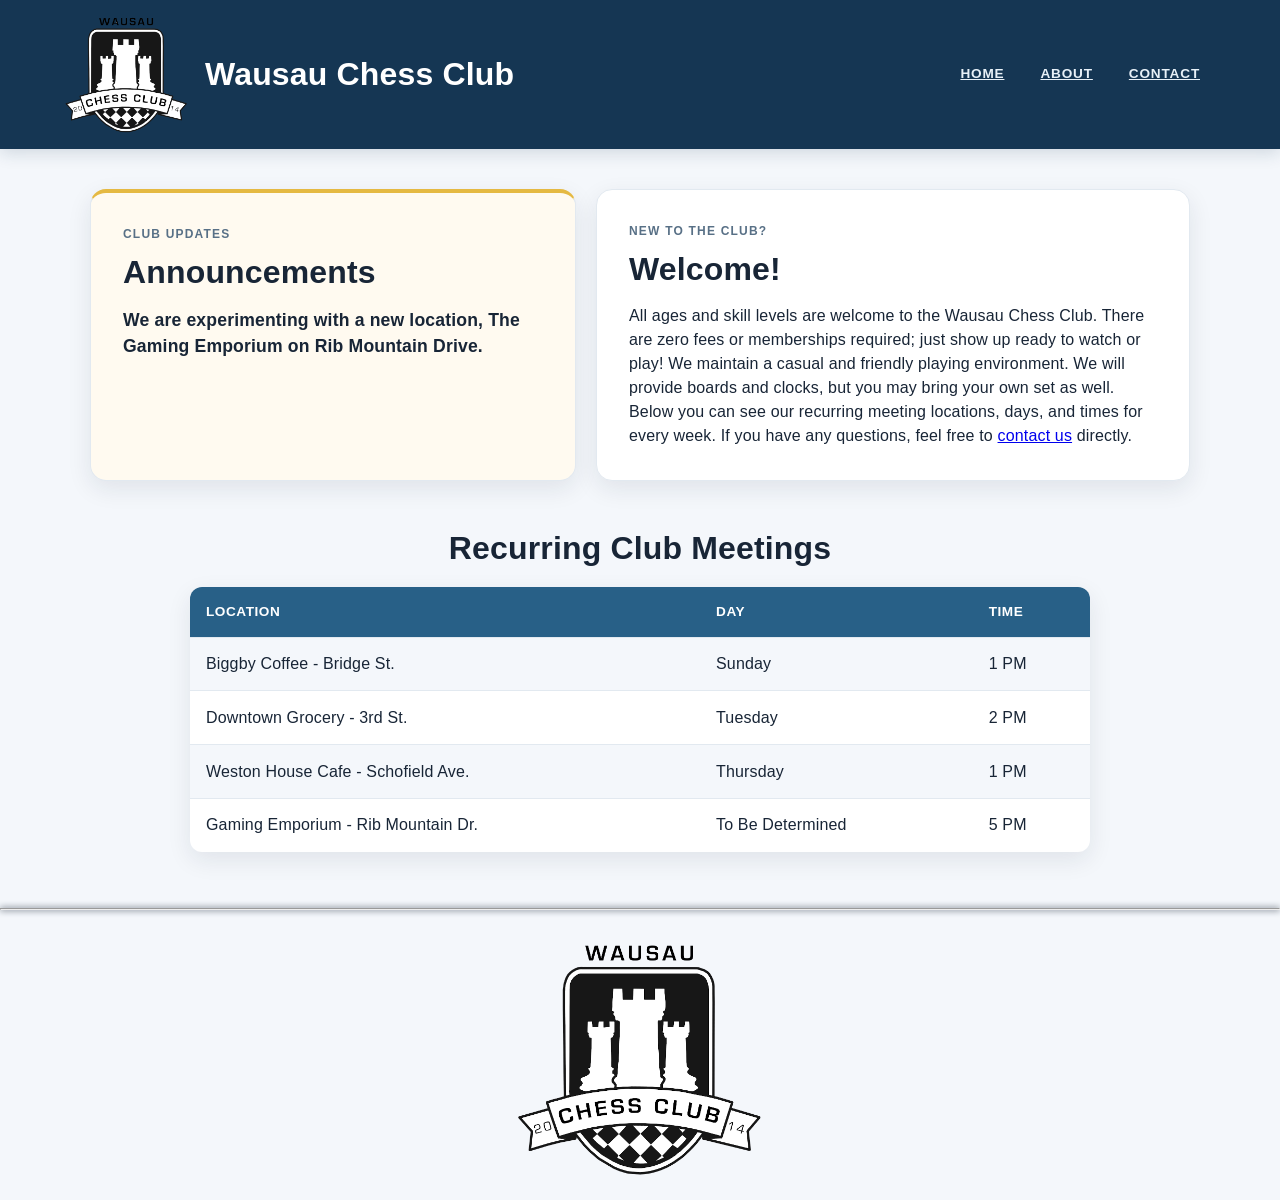
==== index.html @ da9ff894 "remove days for Gaming Emporium until offically set" ====
<!DOCTYPE html>
<html lang="en">
<head>
    <meta charset="UTF-8">
    <meta name="viewport" content="width=device-width, initial-scale=1.0">
    <link rel="stylesheet" href="style.css">
    <title>Wausau Chess Club</title>
</head>

<body>

    <header>
        <!-- Container for logo and h1 -->
        <div class="header-container">
            <img src="images/WCC.png" alt="The Wausau Chess Club logo" id="header-logo">
    
            <h1>Wausau Chess Club</h1>
        </div>
    
    
        <nav>
            <a href="index.html">HOME</a>
            <a href="about.html">ABOUT</a>
            <a href="contact.html">CONTACT</a>
        </nav>
    </header>

    <main>
        <section class="home-intro" aria-label="Welcome and club announcement">
            <article class="intro-card announcement-card">
                <p class="card-label">Club updates</p>
                <h2>Announcements</h2>
                <p id="announcements">We are experimenting with a new location, The Gaming Emporium on Rib Mountain Drive.</p>
            </article>

            <article class="intro-card welcome-card">
                <p class="card-label">New to the club?</p>
                <h2>Welcome!</h2>
                <p>
                    All ages and skill levels are welcome to the Wausau Chess Club. There are zero fees or memberships required; just
                    show up ready to watch or play! We maintain a casual and friendly playing environment.
                    We will provide boards and clocks, but you may bring your own set as well.
                    Below you can see our recurring meeting locations, days, and times for every week.
                    If you have any questions, feel free to <a href="contact.html">contact us</a> directly.
                </p>
            </article>
        </section>

        <section class="meetings-section">
            <h2>Recurring Club Meetings</h2>
            
            <table>
                <!-- Table headers -->
                <tr>
                    <th>
                        Location
                    </th>
                    <th>
                        Day
                    </th>
                    <th>
                        Time
                    </th>
                </tr>
            
                <!-- Table Data -->
                <tr>
                    <td>Biggby Coffee - Bridge St.</td>
                    <td>Sunday</td>
                    <td>1 PM</td>
                </tr>
            
                <tr>
                    <td>Downtown Grocery - 3rd St.</td>
                    <td>Tuesday</td>
                    <td>2 PM</td>
                </tr>
            
                <tr>
                    <td>Weston House Cafe - Schofield Ave.</td>
                    <td>Thursday</td>
                    <td>1 PM</td>
                </tr>

                <tr>
                    <td>Gaming Emporium - Rib Mountain Dr.</td>
                    <td>To Be Determined</td>
                    <td>5 PM</td>
                </tr>

            </table>
                </section>
            </main>

    <hr>

    <img src="images/WCC.png" alt="The Wausau Chess Club logo" id="logo">

</body>

</html>
---- style.css ----
/* 
Universal CSS file for all pages of the website. 
Useage:  <link rel="stylesheet" href="style.css">  inside the  <head>  tag of the HTML file to connect this CSS to that individual page.
*/


/* Selects the root HTML tags */
:root {
    color-scheme: light;
    font-family: "Trebuchet MS", Arial, sans-serif;
    color: #182536;
    background: #f4f7fb;
}

/* Universal Selecter */
* {
    box-sizing: border-box;
}


/* All content inside the body tags  */
body {
    min-width: 320px;
    margin: 0;
    background: #f4f7fb;
    line-height: 1.5;
    letter-spacing: 0.01em;
}

hr {
    box-shadow: 0px 0px 6px #182536;
}


/* All content inside the heading tags */
h1,h2,h3 {
    line-height: 1.2;
}

h2 {
    margin: 2.5rem 1rem 1.25rem;
    color: #182536;
    text-align: center;
    font-size: clamp(1.5rem, 3vw, 2rem);
}

h3 {
    text-align: center;
}


/* All content inside the paragraph tags */
p {
    padding: 1rem;
    text-align: center;
    margin: 0 auto;
    max-width: 120ch;
}

/* All content inside the main tags */
main {
    display: flow-root;
}

/* Section wrap for Announcements and Welcome Info */
.home-intro {
    display: grid;
    grid-template-columns: minmax(0, 0.9fr) minmax(0, 1.1fr);
    gap: 1.25rem;
    width: min(1100px, calc(100% - 2rem));
    margin: 2.5rem auto 3rem;
}

/* Article wrap for both intro cards */
.intro-card {
    padding: clamp(1.25rem, 3vw, 2rem);
    border: 1px solid #e2e9f0;
    border-radius: 16px;
    background: #fff;
    box-shadow: 0 8px 24px rgb(24 37 54 / 9%);
}

.announcement-card {
    border-top: 4px solid #e5b942;
    background: #fffaf0;
}

/* Small label text for intro cards */
.intro-card .card-label {
    margin: 0 0 0.6rem;
    padding: 0;
    color: #587086;
    font-size: 0.75rem;
    font-weight: 700;
    letter-spacing: 0.1em;
    text-align: left;
    text-transform: uppercase;
}

.intro-card h2 {
    margin: 0 0 1rem;
    text-align: left;
}

.intro-card p:not(.card-label) {
    max-width: none;
    padding: 0;
    text-align: left;
}

/* Annoucements paragraph */
#announcements {
    font-size: 1.1rem;
    font-weight: 600;
}

.meetings-section h2 {
    margin-top: 0;
}


/* links for contact methods */
.contact-links {
    display: block;
    text-align: center;
}

/* All content inside of the <header> */
header {
    display: flex;
    justify-content: space-between;
    align-items: center;
    gap: 1.5rem;
    padding: 0.75rem clamp(1rem, 5vw, 4rem);
    color: #fff;
    background: #153653;
    box-shadow: 0 4px 16px rgb(21 54 83 / 16%);
}

/* div header-container inside of the header */
.header-container {
    display: flex;
    align-items: center;
    min-width: 0;
    gap: 1rem;
}

/* h1 inside the .header-container */
.header-container h1 {
    margin: 0;
    font-size: clamp(1.25rem, 2.5vw, 2rem);
    font-weight: 700;
}

/* The Chess Club logo image that is inside the header */
#header-logo {
    display: block;
    width: 125px;
    max-width: 100%;
    height: auto;
    flex: 0 0 auto;
}

/* The Chess Club logo image that is on the page itself */
#logo {
    display: block;
    margin-left: auto;
    margin-right: auto;
    padding-top: 1rem;
    padding-bottom: 1rem;
    width: 250px;
    max-width: 100%;
    height: auto;
}


/* Navigation bar */
nav {
    display: flex;
    flex-wrap: wrap;
    justify-content: center;
    gap: 0.25rem;
}

nav a {
    padding: 0.7rem 1rem;
    border-radius: 999px;
    color: #e8f1f8;
    font-size: 0.85rem;
    font-weight: 700;
    letter-spacing: 0.06em;
    transition: color 160ms ease, background-color 160ms ease;
}

/* Mouse hover effect on navigation bar */
nav a:hover,
nav a:focus-visible {
    color: #153653;
    background: #fff;
}

nav a:focus-visible {
    outline: 3px solid #f4c95d;
    outline-offset: 3px;
}


/* Entire Information Table */
table {
    width: min(90%, 900px);
    margin: 0 auto 3rem;
    overflow: hidden;
    border-collapse: collapse;
    border-radius: 12px;
    background: #fff;
    box-shadow: 0 8px 24px rgb(24 37 54 / 9%);
}

/* Table Headings and Table Data */
th,
td {
    padding: 0.9rem 1rem;
    border-bottom: 1px solid #e2e9f0;
    text-align: left;
}

/* Table Headings */
th {
    color: #fff;
    background: #286087;
    font-size: 0.85rem;
    letter-spacing: 0.04em;
    text-transform: uppercase;
}

tbody tr:last-child td {
    border-bottom: 0;
}

tbody tr:nth-child(even) {
    background: #f4f7fb;
}

/* Contact Page */
.contact-page {
    padding: 0 1rem 2rem;
}

.contact-intro {
    margin: 2rem auto 1.5rem;
    text-align: center;
}

.contact-intro h2 {
    margin-top: 0;
}

.contact-intro p {
    padding: 0 1rem 0.75rem;
}

.contact-links {
    display: inline-block;
    color: #286087;
    font-weight: 700;
}

/* Contact Form */
#contact-form {
    display: grid;
    gap: 0.7rem;
    width: min(100%, 680px);
    margin: 0 auto;
    padding: clamp(1.25rem, 4vw, 2rem);
    border: 1px solid #e2e9f0;
    border-radius: 16px;
    background: #fff;
    box-shadow: 0 8px 24px rgb(24 37 54 / 9%);
}

#contact-form h2 {
    margin: 0 0 0.5rem;
}

#contact-form label {
    margin-top: 0.35rem;
    color: #182536;
    font-weight: 700;
}

#contact-form input,
#contact-form textarea {
    width: 100%;
    padding: 0.75rem 0.85rem;
    border: 1px solid #aebdca;
    border-radius: 8px;
    color: #182536;
    background: #fbfcfe;
    font: inherit;
}

#contact-form textarea {
    min-height: 10rem;
    resize: vertical;
}

#contact-form input:focus-visible,
#contact-form textarea:focus-visible {
    border-color: #286087;
    outline: 3px solid rgb(40 96 135 / 22%);
    outline-offset: 1px;
}

#contact-form .form-buttons {
    display: flex;
    justify-content: flex-start;
    margin-top: 0.5rem;
}

#contact-form button[type="submit"] {
    padding: 0.75rem 1.25rem;
    border: 0;
    border-radius: 999px;
    color: #fff;
    background: #153653;
    font: inherit;
    font-weight: 700;
    cursor: pointer;
    transition: background-color 160ms ease, opacity 160ms ease;
}

#contact-form button[type="submit"]:hover {
    background: #286087;
}

#contact-form button[type="submit"]:focus-visible {
    outline: 3px solid #e5b942;
    outline-offset: 3px;
}

#contact-form button[type="submit"]:disabled {
    cursor: wait;
    opacity: 0.7;
}

#contact-form-status {
    width: min(100%, 680px);
    min-height: 1.5rem;
    padding: 0;
    text-align: left;
}


/* 
This will override the CSS properties for devices with smaller screens or view ports, i.e. Mobile phones or tablets.
This MUST be kept at the very bottom of the CSS file to maintain precedence over any properties above.
*/
@media (max-width: 700px) {
    .home-intro {
        grid-template-columns: 1fr;
        margin-top: 1.5rem;
        margin-bottom: 2.5rem;
    }

    header {
        flex-direction: column;
        gap: 0.5rem;
        padding: 0.75rem 1rem 1rem;
    }

    .header-container {
        gap: 0.75rem;
    }

    #header-logo {
        width: clamp(64px, 18vw, 88px);
    }

    .header-container h1 {
        font-size: clamp(1.2rem, 5.5vw, 1.75rem);
    }

    nav {
        width: 100%;
    }

    nav a {
        padding: 0.55rem 0.8rem;
    }

    table {
        width: calc(100% - 2rem);
    }

    th,
    td {
        padding: 0.75rem 0.65rem;
        border-bottom-color: #d5dee8;
        overflow-wrap: anywhere;
    }

    th:not(:last-child),
    td:not(:last-child) {
        border-right: 1px solid #d5dee8;
    }

    /* Prevents strange looking word/letter wrap on smaller screen devices */
    th:nth-child(3),
    td:nth-child(3) {
        white-space: nowrap;
        overflow-wrap: normal;
    }

    /* Prevents strange looking word/letter wrap on smaller screen devices */
    th:nth-child(2),
    td:nth-child(2) {
        white-space: nowrap;
        overflow-wrap: normal;
    }
}
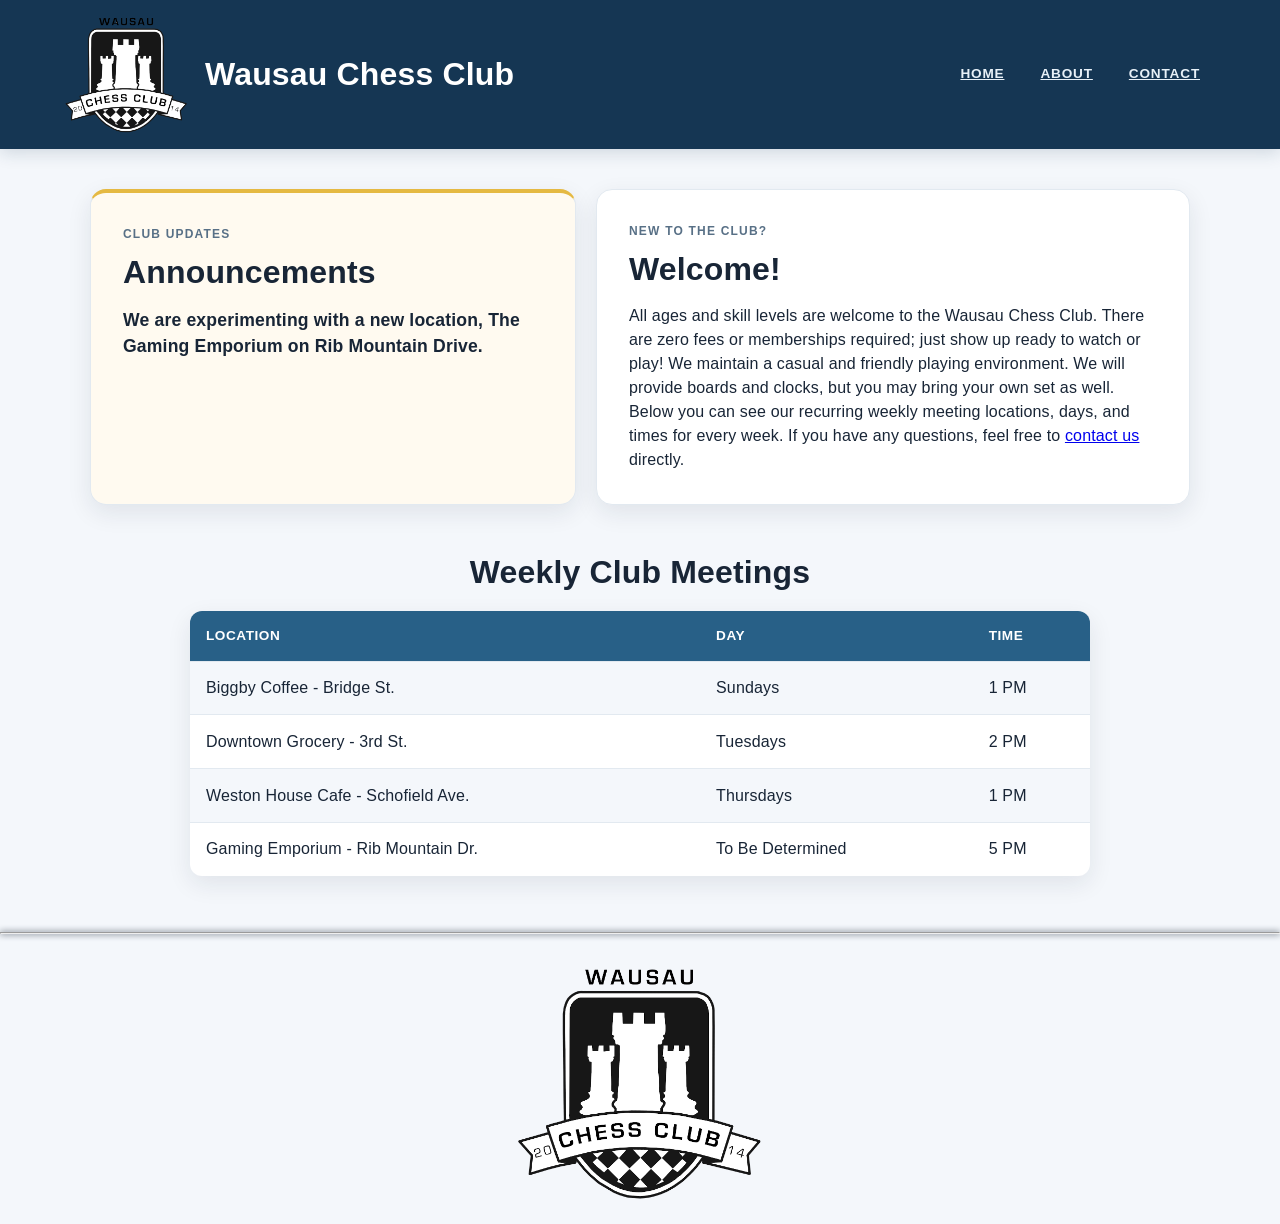
==== commit 3a8b935d: "revise meetings-section for clairity e.g. 'weekly, sundays instead of sunday'" ====
--- a/index.html
+++ b/index.html
@@ -4,6 +4,7 @@
     <meta charset="UTF-8">
     <meta name="viewport" content="width=device-width, initial-scale=1.0">
     <link rel="stylesheet" href="style.css">
+    <link rel="icon" type="image/png" href="images/WCCicon.png">
     <title>Wausau Chess Club</title>
 </head>
 
@@ -40,14 +41,14 @@
                     All ages and skill levels are welcome to the Wausau Chess Club. There are zero fees or memberships required; just
                     show up ready to watch or play! We maintain a casual and friendly playing environment.
                     We will provide boards and clocks, but you may bring your own set as well.
-                    Below you can see our recurring meeting locations, days, and times for every week.
+                    Below you can see our recurring weekly meeting locations, days, and times for every week.
                     If you have any questions, feel free to <a href="contact.html">contact us</a> directly.
                 </p>
             </article>
         </section>
 
         <section class="meetings-section">
-            <h2>Recurring Club Meetings</h2>
+            <h2>Weekly Club Meetings</h2>
             
             <table>
                 <!-- Table headers -->
@@ -66,19 +67,19 @@
                 <!-- Table Data -->
                 <tr>
                     <td>Biggby Coffee - Bridge St.</td>
-                    <td>Sunday</td>
+                    <td>Sundays</td>
                     <td>1 PM</td>
                 </tr>
             
                 <tr>
                     <td>Downtown Grocery - 3rd St.</td>
-                    <td>Tuesday</td>
+                    <td>Tuesdays</td>
                     <td>2 PM</td>
                 </tr>
             
                 <tr>
                     <td>Weston House Cafe - Schofield Ave.</td>
-                    <td>Thursday</td>
+                    <td>Thursdays</td>
                     <td>1 PM</td>
                 </tr>
 
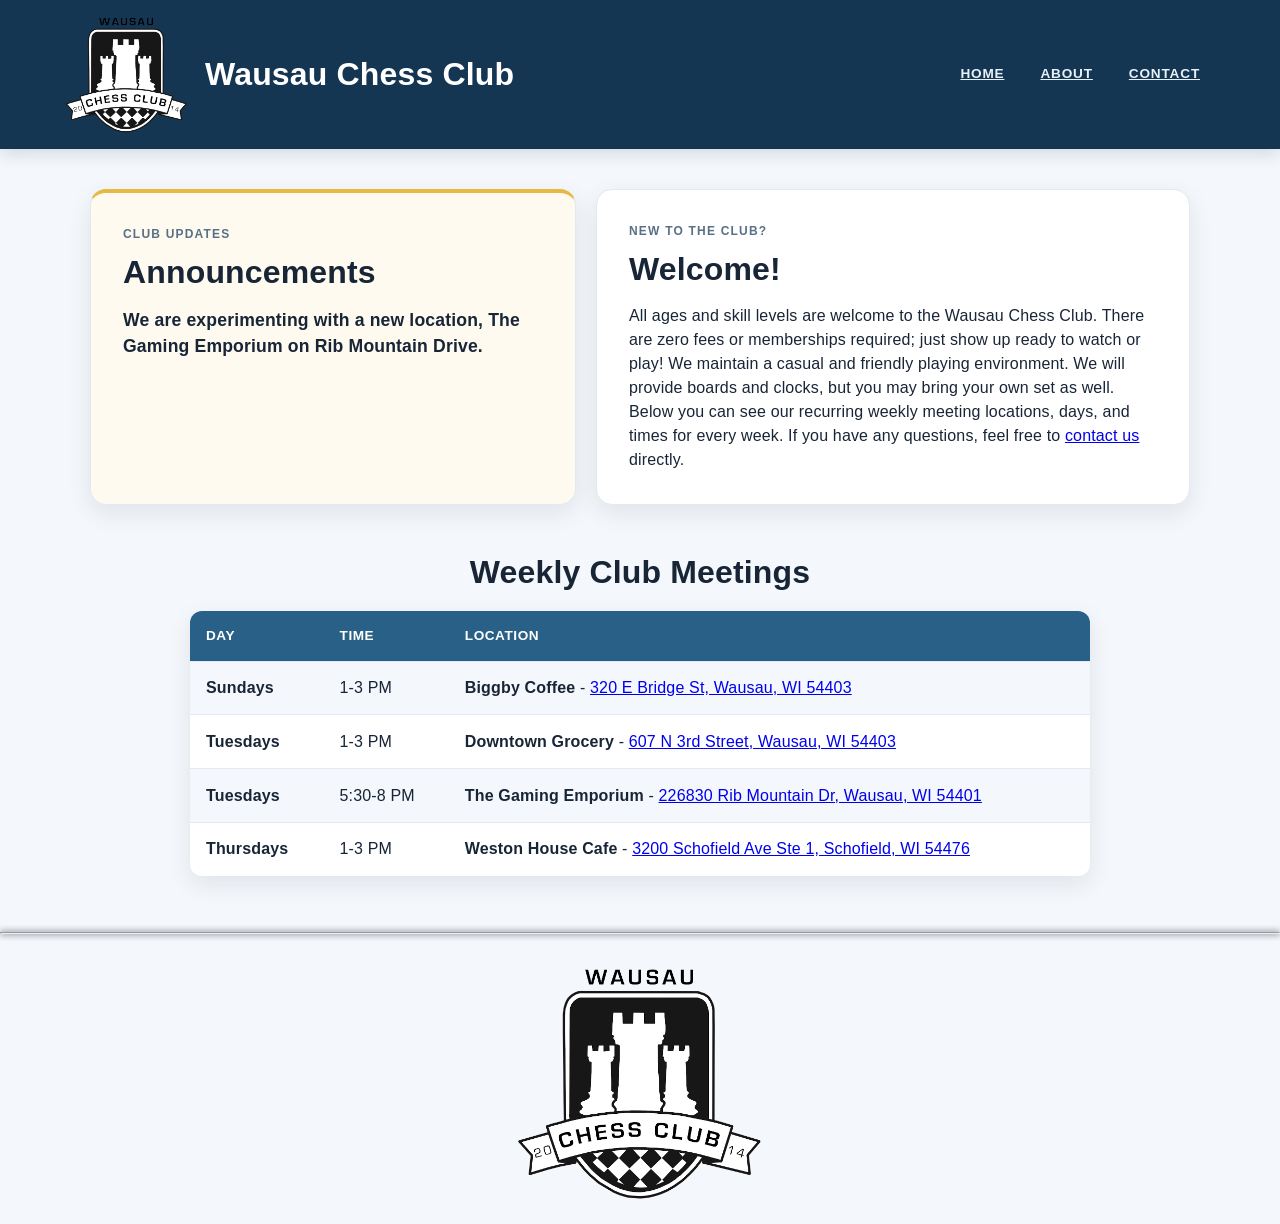
==== commit df7c9e83: "reformat meeting time table, add maps links, and bolden text. IN PROGRESS OF CSS RESPONSIVE FIX" ====
--- a/index.html
+++ b/index.html
@@ -54,39 +54,39 @@
                 <!-- Table headers -->
                 <tr>
                     <th>
-                        Location
-                    </th>
-                    <th>
                         Day
                     </th>
                     <th>
                         Time
                     </th>
+                    <th>
+                        Location
+                    </th>
                 </tr>
             
                 <!-- Table Data -->
                 <tr>
-                    <td>Biggby Coffee - Bridge St.</td>
-                    <td>Sundays</td>
-                    <td>1 PM</td>
+                    <td><b>Sundays</b></td>
+                    <td>1-3 PM</td>
+                    <td><b>Biggby Coffee</b> - <a href="https://maps.app.goo.gl/LqsrcSpohixWACNL7" target="_blank">320 E Bridge St, Wausau, WI 54403</a></td>
                 </tr>
             
                 <tr>
-                    <td>Downtown Grocery - 3rd St.</td>
-                    <td>Tuesdays</td>
-                    <td>2 PM</td>
+                    <td><b>Tuesdays</b></td>
+                    <td>1-3 PM</td>
+                    <td><b>Downtown Grocery</b> - <a href="https://maps.app.goo.gl/6ULbmHPXjRinFy5m8" target="_blank">607 N 3rd Street, Wausau, WI 54403</a></td>
+                </tr>
+                
+                <tr>
+                    <td><b>Tuesdays</b></td>
+                    <td>5:30-8 PM</td>
+                    <td><b>The Gaming Emporium</b> - <a href="https://maps.app.goo.gl/wge964SLfFESy99DA" target="_blank">226830 Rib Mountain Dr, Wausau, WI 54401</a></td>
                 </tr>
             
                 <tr>
-                    <td>Weston House Cafe - Schofield Ave.</td>
-                    <td>Thursdays</td>
-                    <td>1 PM</td>
-                </tr>
-
-                <tr>
-                    <td>Gaming Emporium - Rib Mountain Dr.</td>
-                    <td>To Be Determined</td>
-                    <td>5 PM</td>
+                    <td><b>Thursdays</b></td>
+                    <td>1-3 PM</td>
+                    <td><b>Weston House Cafe</b> - <a href="https://maps.app.goo.gl/PtLaMfuT5vZyH73m8" target="_blank">3200 Schofield Ave Ste 1, Schofield, WI 54476</a></td>
                 </tr>
 
             </table>
--- a/style.css
+++ b/style.css
@@ -403,18 +403,4 @@
     td:not(:last-child) {
         border-right: 1px solid #d5dee8;
     }
-
-    /* Prevents strange looking word/letter wrap on smaller screen devices */
-    th:nth-child(3),
-    td:nth-child(3) {
-        white-space: nowrap;
-        overflow-wrap: normal;
-    }
-
-    /* Prevents strange looking word/letter wrap on smaller screen devices */
-    th:nth-child(2),
-    td:nth-child(2) {
-        white-space: nowrap;
-        overflow-wrap: normal;
-    }
 }
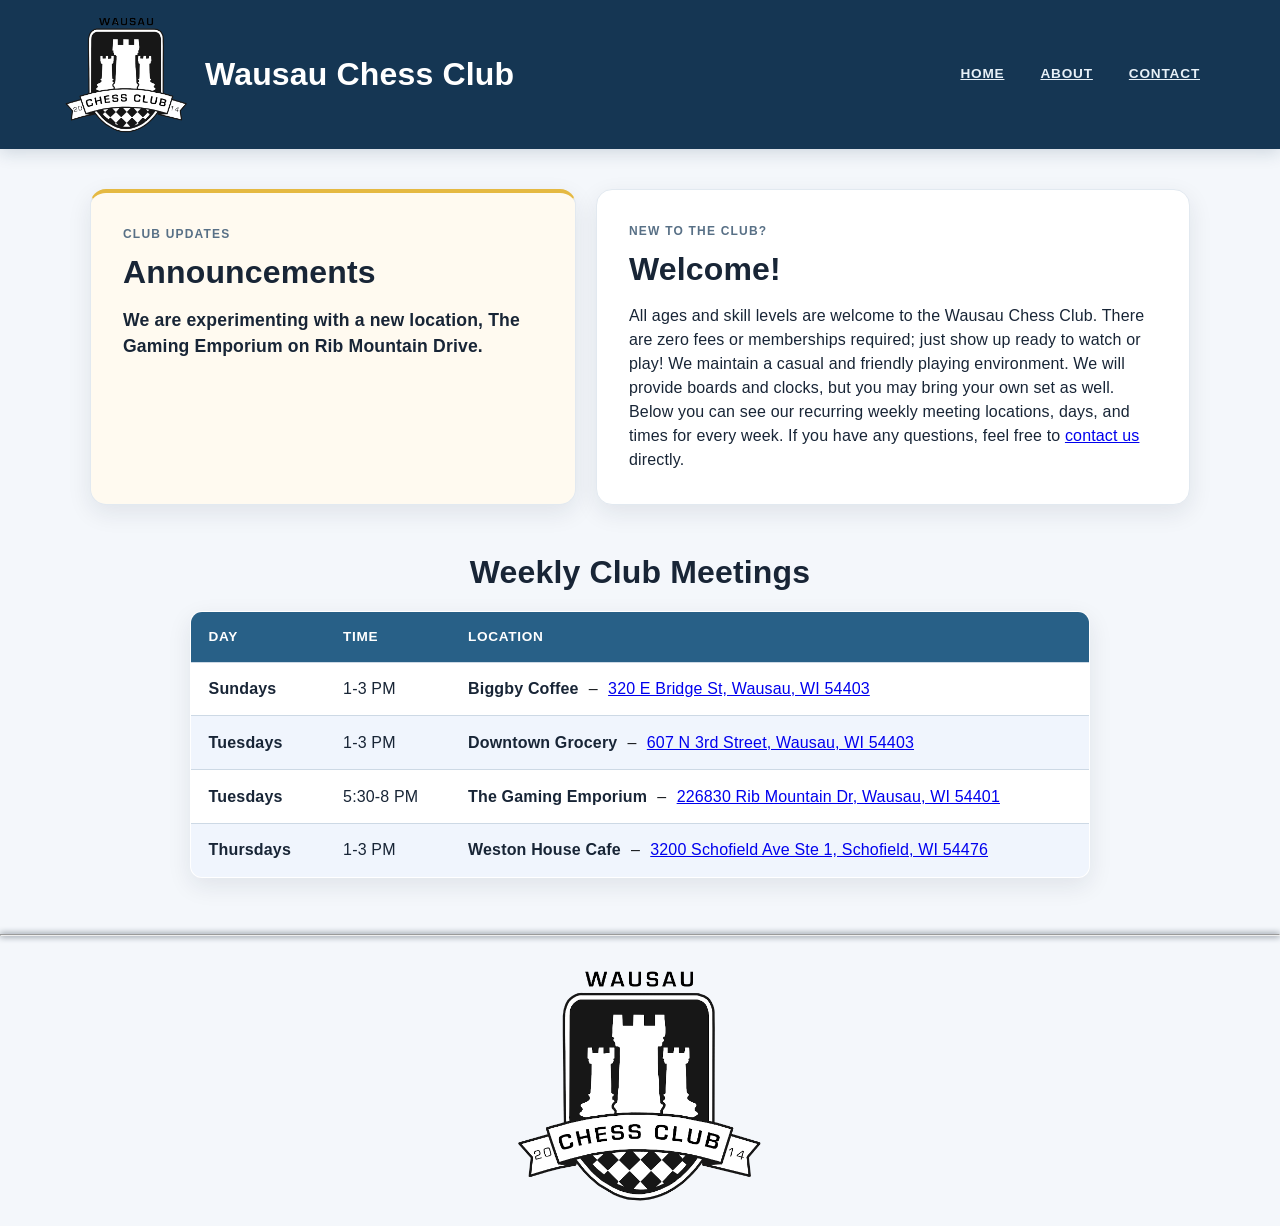
==== commit 0c0cc56e: "assign classes to club schedule table, implement new display method for schedule table on devices un" ====
--- a/index.html
+++ b/index.html
@@ -50,47 +50,60 @@
         <section class="meetings-section">
             <h2>Weekly Club Meetings</h2>
             
-            <table>
+            <table class="meetings-table">
                 <!-- Table headers -->
-                <tr>
-                    <th>
-                        Day
-                    </th>
-                    <th>
-                        Time
-                    </th>
-                    <th>
-                        Location
-                    </th>
-                </tr>
+                <thead>
+                    <tr>
+                        <th scope="col" class="meeting-day">Day</th>
+                        <th scope="col" class="meeting-time">Time</th>
+                        <th scope="col" class="meeting-location">Location</th>
+                    </tr>
+                </thead>
             
                 <!-- Table Data -->
-                <tr>
-                    <td><b>Sundays</b></td>
-                    <td>1-3 PM</td>
-                    <td><b>Biggby Coffee</b> - <a href="https://maps.app.goo.gl/LqsrcSpohixWACNL7" target="_blank">320 E Bridge St, Wausau, WI 54403</a></td>
-                </tr>
-            
-                <tr>
-                    <td><b>Tuesdays</b></td>
-                    <td>1-3 PM</td>
-                    <td><b>Downtown Grocery</b> - <a href="https://maps.app.goo.gl/6ULbmHPXjRinFy5m8" target="_blank">607 N 3rd Street, Wausau, WI 54403</a></td>
-                </tr>
+                <tbody>
+                    <tr>
+                        <td class="meeting-day"><b>Sundays</b></td>
+                        <td class="meeting-time">1-3 PM</td>
+                        <td class="meeting-location">
+                            <span class="venue-name">Biggby Coffee</span>
+                            <span class="venue-separator" aria-hidden="true">&ndash;</span>
+                            <a class="venue-address" href="https://maps.app.goo.gl/LqsrcSpohixWACNL7" target="_blank" rel="noopener noreferrer">320 E Bridge St, Wausau, WI 54403</a>
+                        </td>
+                    </tr>
                 
-                <tr>
-                    <td><b>Tuesdays</b></td>
-                    <td>5:30-8 PM</td>
-                    <td><b>The Gaming Emporium</b> - <a href="https://maps.app.goo.gl/wge964SLfFESy99DA" target="_blank">226830 Rib Mountain Dr, Wausau, WI 54401</a></td>
-                </tr>
-            
-                <tr>
-                    <td><b>Thursdays</b></td>
-                    <td>1-3 PM</td>
-                    <td><b>Weston House Cafe</b> - <a href="https://maps.app.goo.gl/PtLaMfuT5vZyH73m8" target="_blank">3200 Schofield Ave Ste 1, Schofield, WI 54476</a></td>
-                </tr>
-
+                    <tr>
+                        <td class="meeting-day"><b>Tuesdays</b></td>
+                        <td class="meeting-time">1-3 PM</td>
+                        <td class="meeting-location">
+                            <span class="venue-name">Downtown Grocery</span>
+                            <span class="venue-separator" aria-hidden="true">&ndash;</span>
+                            <a class="venue-address" href="https://maps.app.goo.gl/6ULbmHPXjRinFy5m8" target="_blank" rel="noopener noreferrer">607 N 3rd Street, Wausau, WI 54403</a>
+                        </td>
+                    </tr>
+                    
+                    <tr>
+                        <td class="meeting-day"><b>Tuesdays</b></td>
+                        <td class="meeting-time">5:30-8 PM</td>
+                        <td class="meeting-location">
+                            <span class="venue-name">The Gaming Emporium</span>
+                            <span class="venue-separator" aria-hidden="true">&ndash;</span>
+                            <a class="venue-address" href="https://maps.app.goo.gl/wge964SLfFESy99DA" target="_blank" rel="noopener noreferrer">226830 Rib Mountain Dr, Wausau, WI 54401</a>
+                        </td>
+                    </tr>
+                
+                    <tr>
+                        <td class="meeting-day"><b>Thursdays</b></td>
+                        <td class="meeting-time">1-3 PM</td>
+                        <td class="meeting-location">
+                            <span class="venue-name">Weston House Cafe</span>
+                            <span class="venue-separator" aria-hidden="true">&ndash;</span>
+                            <a class="venue-address" href="https://maps.app.goo.gl/PtLaMfuT5vZyH73m8" target="_blank" rel="noopener noreferrer">3200 Schofield Ave Ste 1, Schofield, WI 54476</a>
+                        </td>
+                    </tr>
+                </tbody>
             </table>
-                </section>
+        </section>
             </main>
 
     <hr>
--- a/style.css
+++ b/style.css
@@ -214,14 +214,16 @@
     border-radius: 12px;
     background: #fff;
     box-shadow: 0 8px 24px rgb(24 37 54 / 9%);
+    border: 1px solid #e2e9f0;
 }
 
 /* Table Headings and Table Data */
 th,
 td {
-    padding: 0.9rem 1rem;
-    border-bottom: 1px solid #e2e9f0;
+    padding: 0.9rem 1.1rem;
+    border-bottom: 1px solid #cdd9e5;
     text-align: left;
+    vertical-align: middle;
 }
 
 /* Table Headings */
@@ -229,7 +231,8 @@
     color: #fff;
     background: #286087;
     font-size: 0.85rem;
-    letter-spacing: 0.04em;
+    font-weight: 700;
+    letter-spacing: 0.05em;
     text-transform: uppercase;
 }
 
@@ -238,7 +241,56 @@
 }
 
 tbody tr:nth-child(even) {
-    background: #f4f7fb;
+    background: #f0f5fd;
+}
+
+tbody tr {
+    transition: background-color 150ms ease;
+}
+
+/* Column sizing for desktop table */
+.meetings-table .meeting-day,
+th:nth-child(1),
+td:nth-child(1) {
+    width: 135px;
+    white-space: nowrap;
+    font-weight: 700;
+}
+
+.meetings-table .meeting-time,
+th:nth-child(2),
+td:nth-child(2) {
+    width: 125px;
+    white-space: nowrap;
+}
+
+.meetings-table .meeting-location,
+th:nth-child(3),
+td:nth-child(3) {
+    width: auto;
+}
+
+/* Location venue and address links */
+.venue-name {
+    font-weight: 700;
+    color: #182536;
+}
+
+.venue-separator {
+    color: #181b1e;
+    margin: 0 0.35rem;
+}
+j
+.venue-address {
+    color: #286087;
+    text-decoration: underline;
+    text-underline-offset: 2px;
+    transition: color 150ms ease;
+}
+
+.venue-address:hover,
+.venue-address:focus-visible {
+    color: #153653;
 }
 
 /* Contact Page */
@@ -388,19 +440,111 @@
         padding: 0.55rem 0.8rem;
     }
 
+    /* Responsive meeting schedule table converted to clean cards on mobile */
     table {
+        display: block;
         width: calc(100% - 2rem);
-    }
-
-    th,
-    td {
-        padding: 0.75rem 0.65rem;
-        border-bottom-color: #d5dee8;
-        overflow-wrap: anywhere;
-    }
-
-    th:not(:last-child),
-    td:not(:last-child) {
-        border-right: 1px solid #d5dee8;
+        max-width: 520px;
+        margin: 0 auto 3rem;
+        border-radius: 16px;
+        border: 1px solid #e2e9f0;
+    }
+
+    table thead {
+        display: none;
+    }
+
+    table tbody {
+        display: block;
+    }
+
+    table tr {
+        display: grid;
+        grid-template-columns: 1fr auto;
+        grid-template-areas:
+            "day time"
+            "location location";
+        row-gap: 0.45rem;
+        column-gap: 0.75rem;
+        align-items: center;
+        padding: 1.1rem 1.15rem;
+        border-bottom: 1px solid #e2e9f0;
+    }
+
+    table tbody tr:last-child {
+        border-bottom: none;
+    }
+
+    table th,
+    table td {
+        display: block;
+        padding: 0;
+        border: none;
+        border-bottom: none;
+        background: transparent;
+        overflow-wrap: normal;
+    }
+
+    table th:not(:last-child),
+    table td:not(:last-child) {
+        border-right: none;
+    }
+
+    .meetings-table .meeting-day,
+    table td:nth-child(1) {
+        grid-area: day;
+        width: auto;
+        font-size: 1.05rem;
+        font-weight: 700;
+        color: #153653;
+        white-space: nowrap;
+    }
+
+    .meetings-table .meeting-time,
+    table td:nth-child(2) {
+        grid-area: time;
+        justify-self: end;
+        width: auto;
+        font-size: 1rem;
+        font-weight: 700;
+        letter-spacing: 0.05em;
+        color: #184464;
+        background: #e0ebf6;
+        padding: 0.25rem 0.65rem;
+        border-radius: 999px;
+        border: 1px solid #d5e2ed;
+        white-space: nowrap;
+    }
+
+    .meetings-table .meeting-location,
+    table td:nth-child(3) {
+        grid-area: location;
+        width: auto;
+        font-size: 0.95rem;
+        line-height: 1.45;
+        padding-top: 0.15rem;
+    }
+
+    .venue-name {
+        display: block;
+        font-size: 1rem;
+        font-weight: 700;
+        color: #182536;
+        margin-bottom: 0.2rem;
+    }
+
+    .venue-separator {
+        display: none;
+    }
+
+    .venue-address {
+        display: inline-block;
+        font-size: 0.88rem;
+        color: #286087;
+        line-height: 1.45;
+        text-decoration: underline;
+        text-underline-offset: 2px;
+        word-break: normal;
+        overflow-wrap: break-word;
     }
 }
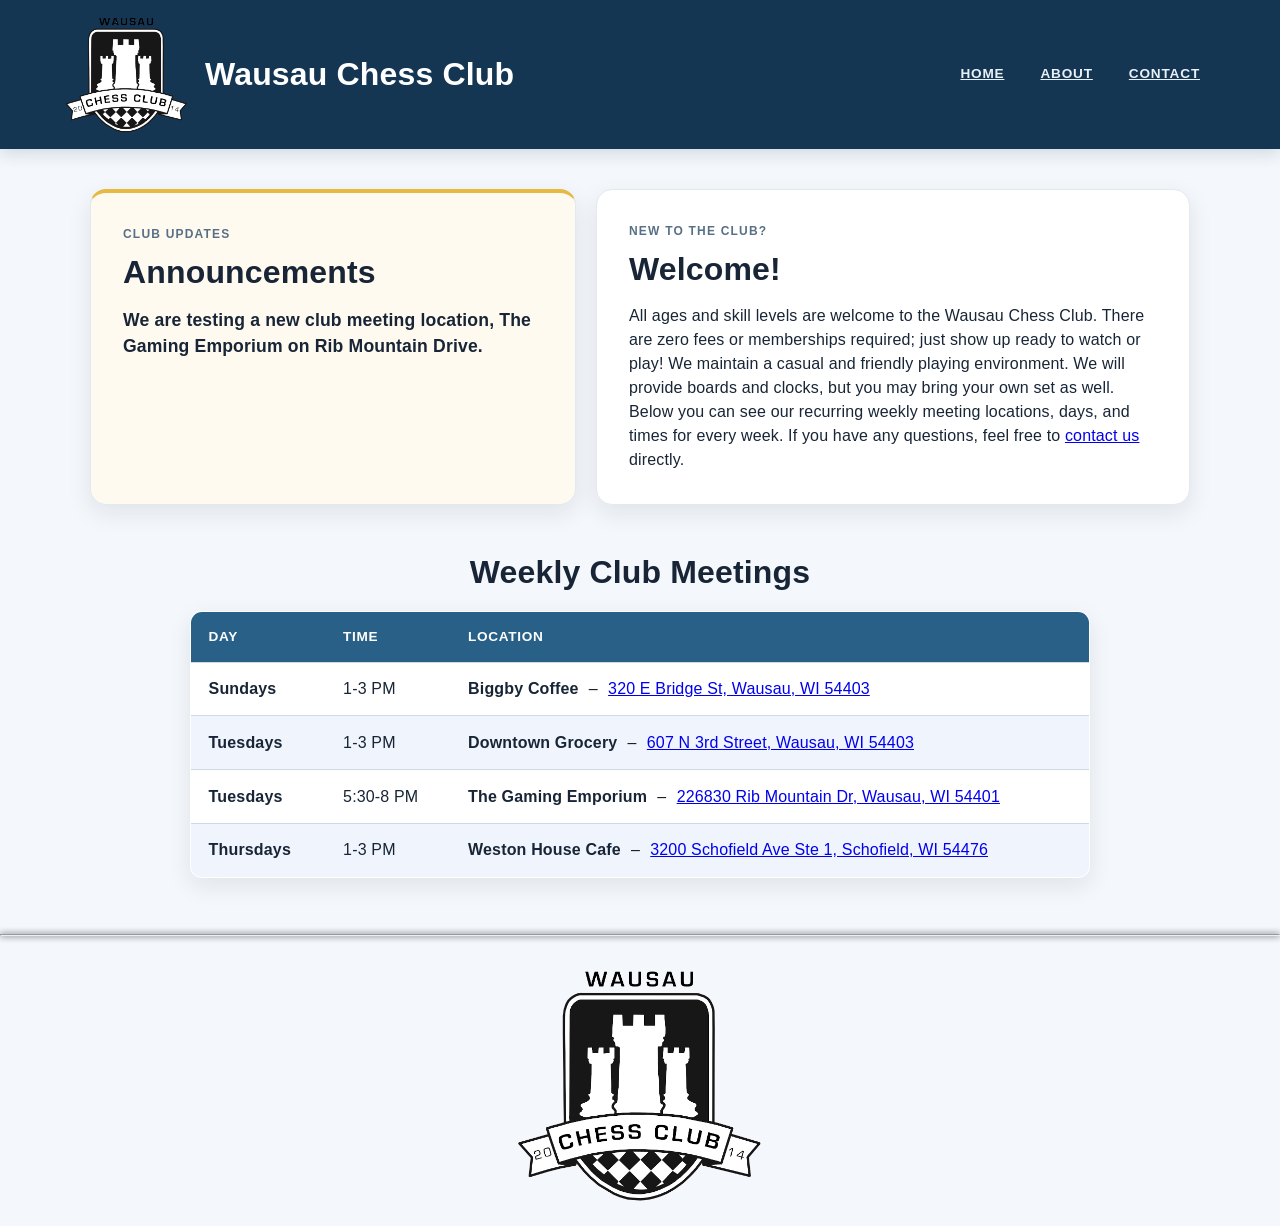
==== commit 158f91f4: "modify wording for annoucements, remove https:// from about.html text" ====
--- a/index.html
+++ b/index.html
@@ -31,7 +31,7 @@
             <article class="intro-card announcement-card">
                 <p class="card-label">Club updates</p>
                 <h2>Announcements</h2>
-                <p id="announcements">We are experimenting with a new location, The Gaming Emporium on Rib Mountain Drive.</p>
+                <p id="announcements">We are testing a new club meeting location, The Gaming Emporium on Rib Mountain Drive.</p>
             </article>
 
             <article class="intro-card welcome-card">
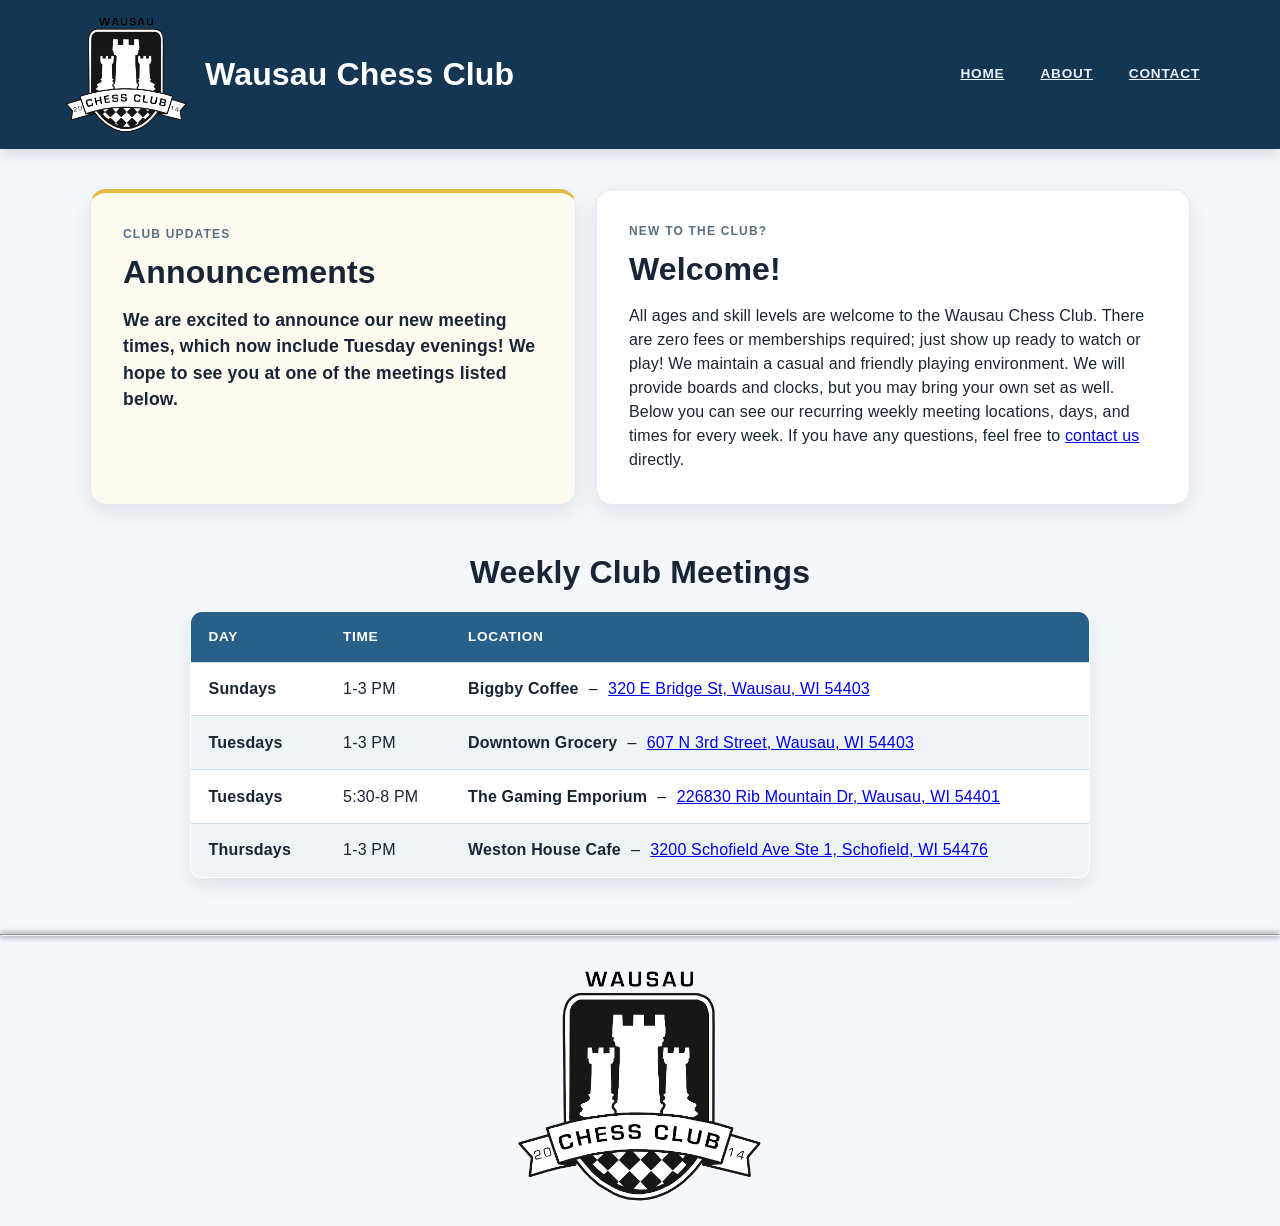
==== commit 4d7414b2: "Update announcements" ====
--- a/index.html
+++ b/index.html
@@ -31,7 +31,8 @@
             <article class="intro-card announcement-card">
                 <p class="card-label">Club updates</p>
                 <h2>Announcements</h2>
-                <p id="announcements">We are testing a new club meeting location, The Gaming Emporium on Rib Mountain Drive.</p>
+                <p id="announcements">We are excited to announce our new meeting times, which now include Tuesday evenings! 
+                    We hope to see you at one of the meetings listed below.</p>
             </article>
 
             <article class="intro-card welcome-card">
--- a/style.css
+++ b/style.css
@@ -213,7 +213,7 @@
     border-collapse: collapse;
     border-radius: 12px;
     background: #fff;
-    box-shadow: 0 8px 24px rgb(24 37 54 / 9%);
+    box-shadow: 0 8px 20px rgb(24 37 54 / 9%);
     border: 1px solid #e2e9f0;
 }
 
@@ -241,7 +241,7 @@
 }
 
 tbody tr:nth-child(even) {
-    background: #f0f5fd;
+    background: #eef3f6;
 }
 
 tbody tr {
@@ -510,9 +510,10 @@
         letter-spacing: 0.05em;
         color: #184464;
         background: #e0ebf6;
+        box-shadow: 0 1px 10px rgb(24 37 54 / 25%);
         padding: 0.25rem 0.65rem;
         border-radius: 999px;
-        border: 1px solid #d5e2ed;
+        border: 1px solid #296193;
         white-space: nowrap;
     }
 
